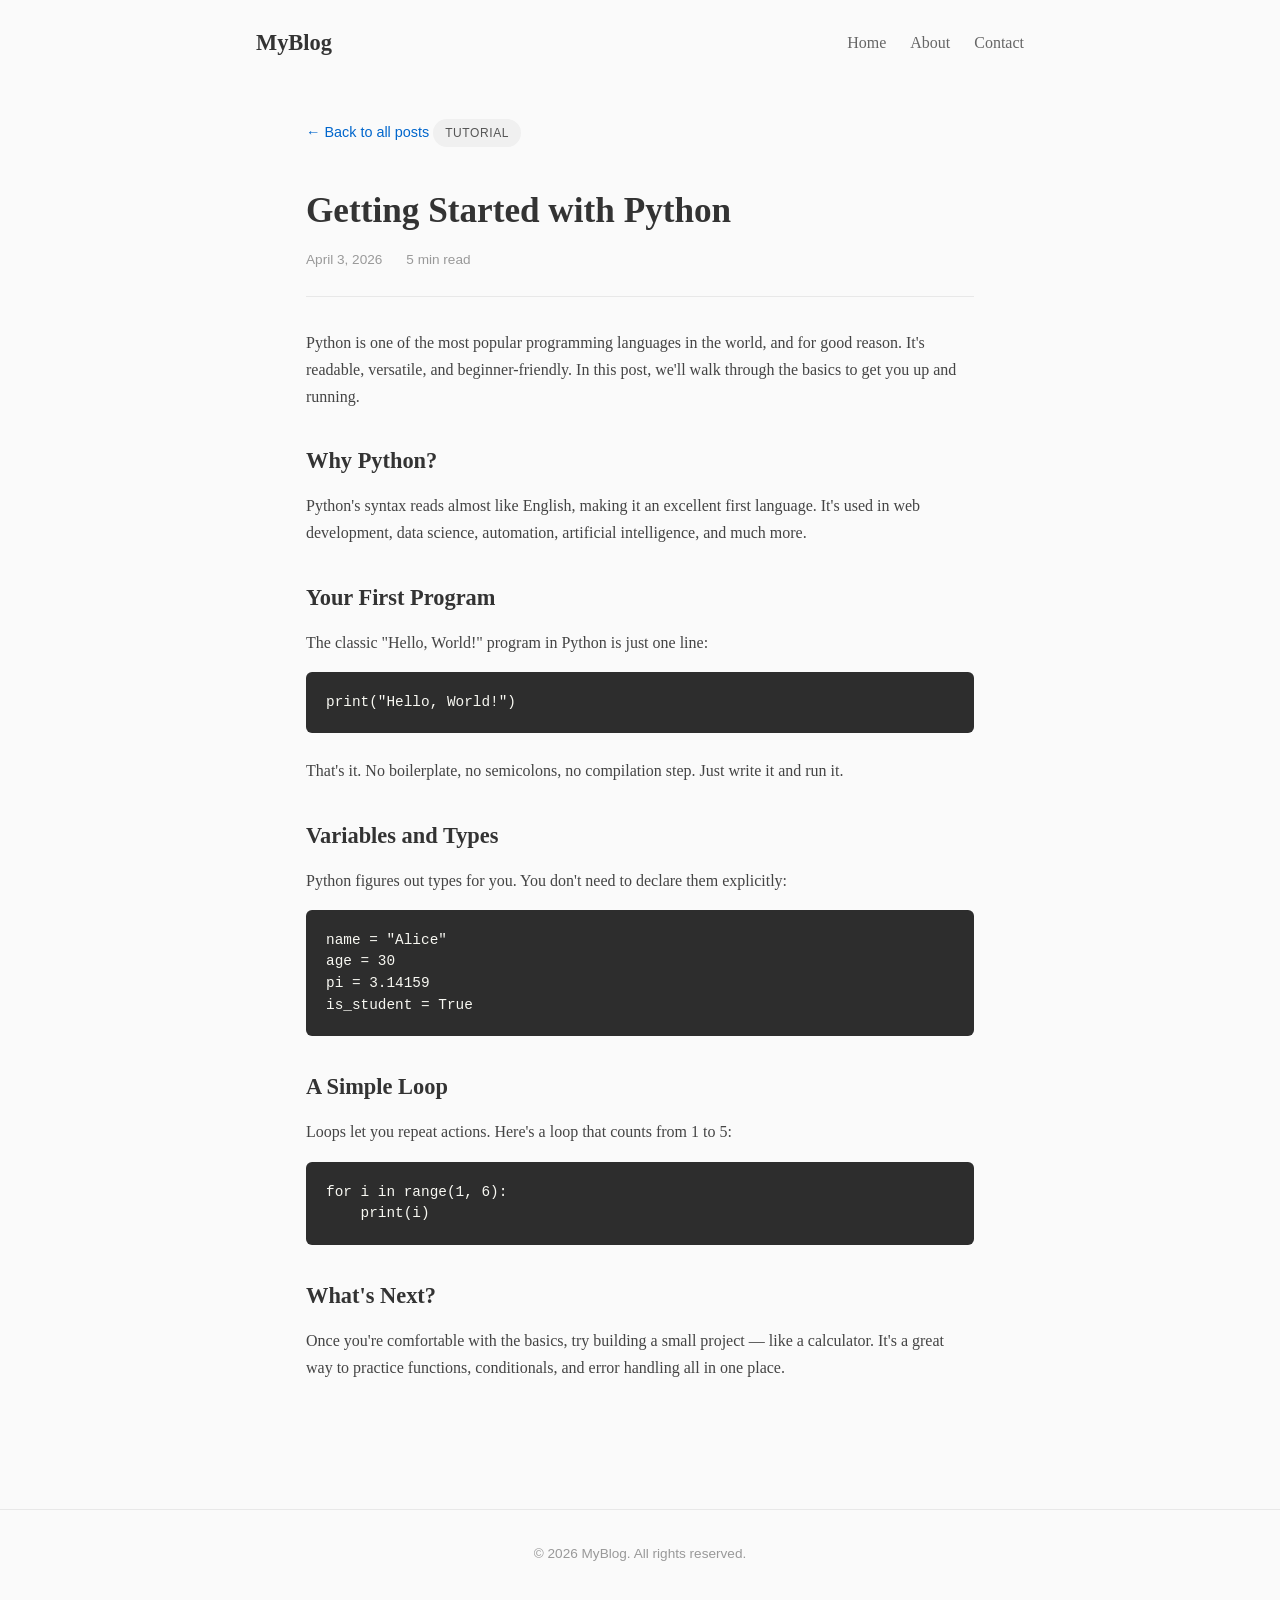
==== post.html @ 3e74ccdd "Initial blog template" ====
<!DOCTYPE html>
<html lang="en">
<head>
    <meta charset="UTF-8">
    <meta name="viewport" content="width=device-width, initial-scale=1.0">
    <title>Getting Started with Python - MyBlog</title>
    <link rel="stylesheet" href="style.css">
</head>
<body>
    <header>
        <nav>
            <a href="index.html" class="logo">MyBlog</a>
            <ul>
                <li><a href="index.html">Home</a></li>
                <li><a href="#">About</a></li>
                <li><a href="#">Contact</a></li>
            </ul>
        </nav>
    </header>

    <main>
        <article class="post-full">
            <a href="index.html" class="back-link">&larr; Back to all posts</a>
            <span class="tag">Tutorial</span>
            <h1>Getting Started with Python</h1>
            <div class="post-meta">
                <span>April 3, 2026</span>
                <span>5 min read</span>
            </div>

            <p>Python is one of the most popular programming languages in the world, and for good reason. It's readable, versatile, and beginner-friendly. In this post, we'll walk through the basics to get you up and running.</p>

            <h2>Why Python?</h2>
            <p>Python's syntax reads almost like English, making it an excellent first language. It's used in web development, data science, automation, artificial intelligence, and much more.</p>

            <h2>Your First Program</h2>
            <p>The classic "Hello, World!" program in Python is just one line:</p>
            <pre><code>print("Hello, World!")</code></pre>
            <p>That's it. No boilerplate, no semicolons, no compilation step. Just write it and run it.</p>

            <h2>Variables and Types</h2>
            <p>Python figures out types for you. You don't need to declare them explicitly:</p>
            <pre><code>name = "Alice"
age = 30
pi = 3.14159
is_student = True</code></pre>

            <h2>A Simple Loop</h2>
            <p>Loops let you repeat actions. Here's a loop that counts from 1 to 5:</p>
            <pre><code>for i in range(1, 6):
    print(i)</code></pre>

            <h2>What's Next?</h2>
            <p>Once you're comfortable with the basics, try building a small project — like a calculator. It's a great way to practice functions, conditionals, and error handling all in one place.</p>
        </article>
    </main>

    <footer>
        <p>&copy; 2026 MyBlog. All rights reserved.</p>
    </footer>
</body>
</html>
---- style.css ----
* {
    margin: 0;
    padding: 0;
    box-sizing: border-box;
}

body {
    font-family: Georgia, "Times New Roman", serif;
    color: #333;
    background: #fafafa;
    line-height: 1.7;
}

/* Navigation */
nav {
    max-width: 800px;
    margin: 0 auto;
    padding: 1.5rem 1rem;
    display: flex;
    justify-content: space-between;
    align-items: center;
}

.logo {
    font-size: 1.4rem;
    font-weight: bold;
    color: #333;
    text-decoration: none;
}

nav ul {
    list-style: none;
    display: flex;
    gap: 1.5rem;
}

nav a {
    text-decoration: none;
    color: #666;
    transition: color 0.2s;
}

nav a:hover,
nav a.active {
    color: #333;
}

/* Hero */
.hero {
    text-align: center;
    padding: 3rem 1rem 2rem;
}

.hero h1 {
    font-size: 2.4rem;
    margin-bottom: 0.5rem;
}

.hero p {
    color: #666;
    font-size: 1.1rem;
}

/* Post Cards */
.posts {
    max-width: 800px;
    margin: 0 auto;
    padding: 1rem;
}

.post-card {
    background: #fff;
    border: 1px solid #e8e8e8;
    border-radius: 8px;
    padding: 2rem;
    margin-bottom: 1.5rem;
    transition: box-shadow 0.2s;
}

.post-card:hover {
    box-shadow: 0 4px 12px rgba(0, 0, 0, 0.08);
}

.tag {
    display: inline-block;
    background: #f0f0f0;
    color: #555;
    font-size: 0.75rem;
    font-family: Arial, sans-serif;
    padding: 0.25rem 0.75rem;
    border-radius: 20px;
    text-transform: uppercase;
    letter-spacing: 0.05em;
    margin-bottom: 0.75rem;
}

.post-card h2 {
    font-size: 1.4rem;
    margin-bottom: 0.5rem;
}

.post-card h2 a {
    color: #333;
    text-decoration: none;
}

.post-card h2 a:hover {
    color: #0066cc;
}

.post-card p {
    color: #555;
    margin-bottom: 1rem;
}

.post-meta {
    display: flex;
    gap: 1.5rem;
    color: #999;
    font-size: 0.85rem;
    font-family: Arial, sans-serif;
}

/* Full Post */
.post-full {
    max-width: 700px;
    margin: 0 auto;
    padding: 2rem 1rem 4rem;
}

.back-link {
    display: inline-block;
    color: #0066cc;
    text-decoration: none;
    font-family: Arial, sans-serif;
    font-size: 0.9rem;
    margin-bottom: 1.5rem;
}

.back-link:hover {
    text-decoration: underline;
}

.post-full h1 {
    font-size: 2.2rem;
    margin: 0.75rem 0 0.5rem;
}

.post-full .post-meta {
    margin-bottom: 2rem;
    padding-bottom: 1.5rem;
    border-bottom: 1px solid #e8e8e8;
}

.post-full h2 {
    font-size: 1.4rem;
    margin: 2rem 0 0.75rem;
}

.post-full p {
    margin-bottom: 1rem;
    color: #444;
}

pre {
    background: #2d2d2d;
    color: #f8f8f2;
    padding: 1.25rem;
    border-radius: 6px;
    overflow-x: auto;
    margin: 1rem 0 1.5rem;
    font-size: 0.9rem;
    line-height: 1.5;
}

code {
    font-family: "Consolas", "Courier New", monospace;
}

/* Footer */
footer {
    text-align: center;
    padding: 2rem 1rem;
    color: #999;
    font-size: 0.85rem;
    font-family: Arial, sans-serif;
    border-top: 1px solid #e8e8e8;
    margin-top: 3rem;
}

/* Responsive */
@media (max-width: 600px) {
    .hero h1 {
        font-size: 1.8rem;
    }

    .post-card {
        padding: 1.5rem;
    }

    nav {
        flex-direction: column;
        gap: 0.75rem;
    }
}
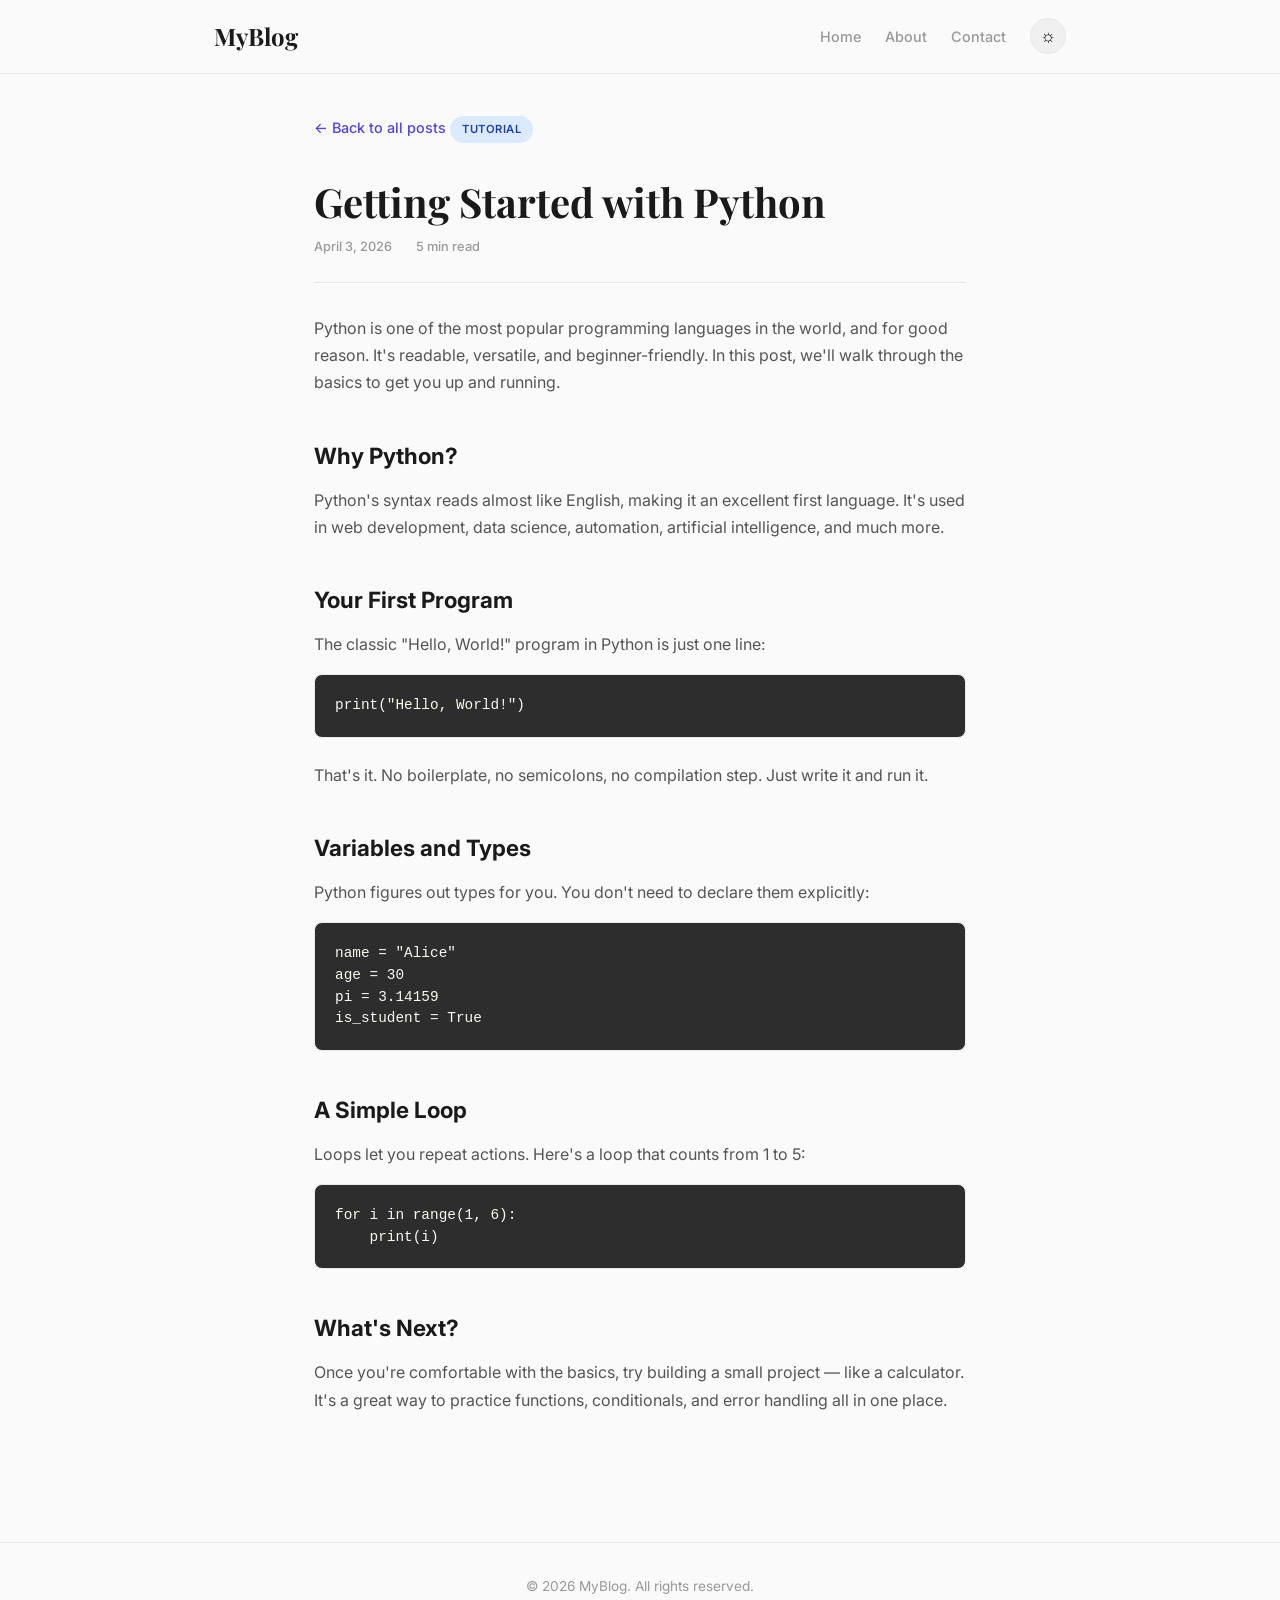
==== commit 9ef84c36: "Add dark mode, grid layout, animations, and visual upgrades" ====
--- a/post.html
+++ b/post.html
@@ -1,12 +1,16 @@
 <!DOCTYPE html>
-<html lang="en">
+<html lang="en" data-theme="light">
 <head>
     <meta charset="UTF-8">
     <meta name="viewport" content="width=device-width, initial-scale=1.0">
     <title>Getting Started with Python - MyBlog</title>
+    <link rel="preconnect" href="https://fonts.googleapis.com">
+    <link href="https://fonts.googleapis.com/css2?family=Inter:wght@400;500;600;700&family=Playfair+Display:wght@700&display=swap" rel="stylesheet">
     <link rel="stylesheet" href="style.css">
 </head>
 <body>
+    <div class="progress-bar" id="progressBar"></div>
+
     <header>
         <nav>
             <a href="index.html" class="logo">MyBlog</a>
@@ -14,14 +18,20 @@
                 <li><a href="index.html">Home</a></li>
                 <li><a href="#">About</a></li>
                 <li><a href="#">Contact</a></li>
+                <li>
+                    <button class="theme-toggle" aria-label="Toggle dark mode">
+                        <span class="icon-sun">&#9788;</span>
+                        <span class="icon-moon">&#9790;</span>
+                    </button>
+                </li>
             </ul>
         </nav>
     </header>
 
     <main>
-        <article class="post-full">
+        <article class="post-full fade-in">
             <a href="index.html" class="back-link">&larr; Back to all posts</a>
-            <span class="tag">Tutorial</span>
+            <span class="tag tag-tutorial">Tutorial</span>
             <h1>Getting Started with Python</h1>
             <div class="post-meta">
                 <span>April 3, 2026</span>
@@ -55,8 +65,12 @@
         </article>
     </main>
 
+    <button class="back-to-top" id="backToTop" aria-label="Back to top">&#8593;</button>
+
     <footer>
         <p>&copy; 2026 MyBlog. All rights reserved.</p>
     </footer>
+
+    <script src="script.js"></script>
 </body>
 </html>
--- a/style.css
+++ b/style.css
@@ -1,3 +1,34 @@
+/* Theme variables */
+:root {
+    --bg: #fafafa;
+    --bg-card: #ffffff;
+    --text: #1a1a1a;
+    --text-secondary: #555;
+    --text-muted: #999;
+    --border: #e8e8e8;
+    --shadow: rgba(0, 0, 0, 0.08);
+    --accent: #4f46e5;
+    --accent-hover: #4338ca;
+    --tag-bg: #f0f0f0;
+    --code-bg: #2d2d2d;
+    --nav-bg: rgba(250, 250, 250, 0.9);
+}
+
+[data-theme="dark"] {
+    --bg: #0f0f0f;
+    --bg-card: #1a1a1a;
+    --text: #e8e8e8;
+    --text-secondary: #aaa;
+    --text-muted: #777;
+    --border: #2a2a2a;
+    --shadow: rgba(0, 0, 0, 0.3);
+    --accent: #818cf8;
+    --accent-hover: #a5b4fc;
+    --tag-bg: #2a2a2a;
+    --code-bg: #1e1e1e;
+    --nav-bg: rgba(15, 15, 15, 0.9);
+}
+
 * {
     margin: 0;
     padding: 0;
@@ -5,88 +36,148 @@
 }
 
 body {
-    font-family: Georgia, "Times New Roman", serif;
-    color: #333;
-    background: #fafafa;
+    font-family: 'Inter', sans-serif;
+    color: var(--text);
+    background: var(--bg);
     line-height: 1.7;
+    transition: background 0.3s, color 0.3s;
+}
+
+/* Progress Bar */
+.progress-bar {
+    position: fixed;
+    top: 0;
+    left: 0;
+    height: 3px;
+    background: linear-gradient(90deg, var(--accent), #ec4899);
+    width: 0%;
+    z-index: 1000;
+    transition: width 0.1s;
 }
 
 /* Navigation */
+header {
+    position: sticky;
+    top: 0;
+    background: var(--nav-bg);
+    backdrop-filter: blur(12px);
+    border-bottom: 1px solid var(--border);
+    z-index: 100;
+}
+
 nav {
-    max-width: 800px;
+    max-width: 900px;
     margin: 0 auto;
-    padding: 1.5rem 1rem;
+    padding: 1rem 1.5rem;
     display: flex;
     justify-content: space-between;
     align-items: center;
 }
 
 .logo {
-    font-size: 1.4rem;
-    font-weight: bold;
-    color: #333;
+    font-family: 'Playfair Display', serif;
+    font-size: 1.5rem;
+    font-weight: 700;
+    color: var(--text);
     text-decoration: none;
+    transition: color 0.2s;
 }
 
 nav ul {
     list-style: none;
     display: flex;
     gap: 1.5rem;
+    align-items: center;
 }
 
 nav a {
     text-decoration: none;
-    color: #666;
+    color: var(--text-muted);
+    font-size: 0.9rem;
+    font-weight: 500;
     transition: color 0.2s;
 }
 
 nav a:hover,
 nav a.active {
-    color: #333;
-}
+    color: var(--accent);
+}
+
+/* Theme Toggle */
+.theme-toggle {
+    background: var(--tag-bg);
+    border: 1px solid var(--border);
+    border-radius: 50%;
+    width: 36px;
+    height: 36px;
+    cursor: pointer;
+    display: flex;
+    align-items: center;
+    justify-content: center;
+    font-size: 1.1rem;
+    transition: background 0.2s, transform 0.2s;
+}
+
+.theme-toggle:hover {
+    transform: scale(1.1);
+}
+
+[data-theme="light"] .icon-moon { display: none; }
+[data-theme="dark"] .icon-sun { display: none; }
+[data-theme="dark"] .icon-moon { display: inline; }
 
 /* Hero */
 .hero {
     text-align: center;
-    padding: 3rem 1rem 2rem;
+    padding: 4rem 1.5rem 2.5rem;
 }
 
 .hero h1 {
-    font-size: 2.4rem;
-    margin-bottom: 0.5rem;
+    font-family: 'Playfair Display', serif;
+    font-size: 3rem;
+    margin-bottom: 0.75rem;
+    background: linear-gradient(135deg, var(--text), var(--accent));
+    -webkit-background-clip: text;
+    -webkit-text-fill-color: transparent;
+    background-clip: text;
 }
 
 .hero p {
-    color: #666;
-    font-size: 1.1rem;
-}
-
-/* Post Cards */
+    color: var(--text-secondary);
+    font-size: 1.15rem;
+    max-width: 500px;
+    margin: 0 auto;
+}
+
+/* Post Cards - Grid */
 .posts {
-    max-width: 800px;
+    max-width: 900px;
     margin: 0 auto;
-    padding: 1rem;
+    padding: 1rem 1.5rem;
+    display: grid;
+    grid-template-columns: repeat(2, 1fr);
+    gap: 1.5rem;
 }
 
 .post-card {
-    background: #fff;
-    border: 1px solid #e8e8e8;
-    border-radius: 8px;
-    padding: 2rem;
-    margin-bottom: 1.5rem;
-    transition: box-shadow 0.2s;
+    background: var(--bg-card);
+    border: 1px solid var(--border);
+    border-radius: 12px;
+    padding: 1.75rem;
+    transition: transform 0.25s, box-shadow 0.25s;
 }
 
 .post-card:hover {
-    box-shadow: 0 4px 12px rgba(0, 0, 0, 0.08);
-}
-
+    transform: translateY(-4px);
+    box-shadow: 0 12px 32px var(--shadow);
+}
+
+/* Colored Tags */
 .tag {
     display: inline-block;
-    background: #f0f0f0;
-    color: #555;
-    font-size: 0.75rem;
-    font-family: Arial, sans-serif;
+    font-size: 0.7rem;
+    font-family: 'Inter', sans-serif;
+    font-weight: 600;
     padding: 0.25rem 0.75rem;
     border-radius: 20px;
     text-transform: uppercase;
@@ -94,104 +185,194 @@
     margin-bottom: 0.75rem;
 }
 
+.tag-new {
+    background: #fef3c7;
+    color: #92400e;
+}
+
+[data-theme="dark"] .tag-new {
+    background: #78350f;
+    color: #fef3c7;
+}
+
+.tag-tutorial {
+    background: #dbeafe;
+    color: #1e40af;
+}
+
+[data-theme="dark"] .tag-tutorial {
+    background: #1e3a5f;
+    color: #93c5fd;
+}
+
+.tag-opinion {
+    background: #fce7f3;
+    color: #9d174d;
+}
+
+[data-theme="dark"] .tag-opinion {
+    background: #5b1a3a;
+    color: #f9a8d4;
+}
+
+.tag-project {
+    background: #d1fae5;
+    color: #065f46;
+}
+
+[data-theme="dark"] .tag-project {
+    background: #064e3b;
+    color: #6ee7b7;
+}
+
 .post-card h2 {
-    font-size: 1.4rem;
+    font-size: 1.25rem;
     margin-bottom: 0.5rem;
+    line-height: 1.4;
 }
 
 .post-card h2 a {
-    color: #333;
+    color: var(--text);
     text-decoration: none;
+    transition: color 0.2s;
 }
 
 .post-card h2 a:hover {
-    color: #0066cc;
+    color: var(--accent);
 }
 
 .post-card p {
-    color: #555;
+    color: var(--text-secondary);
+    font-size: 0.95rem;
     margin-bottom: 1rem;
 }
 
 .post-meta {
     display: flex;
     gap: 1.5rem;
-    color: #999;
-    font-size: 0.85rem;
-    font-family: Arial, sans-serif;
+    color: var(--text-muted);
+    font-size: 0.8rem;
+    font-weight: 500;
 }
 
 /* Full Post */
 .post-full {
     max-width: 700px;
     margin: 0 auto;
-    padding: 2rem 1rem 4rem;
+    padding: 2.5rem 1.5rem 4rem;
 }
 
 .back-link {
     display: inline-block;
-    color: #0066cc;
+    color: var(--accent);
     text-decoration: none;
-    font-family: Arial, sans-serif;
     font-size: 0.9rem;
+    font-weight: 500;
     margin-bottom: 1.5rem;
+    transition: color 0.2s;
 }
 
 .back-link:hover {
-    text-decoration: underline;
+    color: var(--accent-hover);
 }
 
 .post-full h1 {
-    font-size: 2.2rem;
+    font-family: 'Playfair Display', serif;
+    font-size: 2.5rem;
     margin: 0.75rem 0 0.5rem;
+    line-height: 1.3;
 }
 
 .post-full .post-meta {
     margin-bottom: 2rem;
     padding-bottom: 1.5rem;
-    border-bottom: 1px solid #e8e8e8;
+    border-bottom: 1px solid var(--border);
 }
 
 .post-full h2 {
     font-size: 1.4rem;
-    margin: 2rem 0 0.75rem;
+    margin: 2.5rem 0 0.75rem;
 }
 
 .post-full p {
     margin-bottom: 1rem;
-    color: #444;
+    color: var(--text-secondary);
 }
 
 pre {
-    background: #2d2d2d;
+    background: var(--code-bg);
     color: #f8f8f2;
     padding: 1.25rem;
-    border-radius: 6px;
+    border-radius: 8px;
     overflow-x: auto;
     margin: 1rem 0 1.5rem;
     font-size: 0.9rem;
     line-height: 1.5;
+    border: 1px solid var(--border);
 }
 
 code {
-    font-family: "Consolas", "Courier New", monospace;
+    font-family: 'Consolas', 'Courier New', monospace;
+}
+
+/* Back to Top */
+.back-to-top {
+    position: fixed;
+    bottom: 2rem;
+    right: 2rem;
+    width: 44px;
+    height: 44px;
+    border-radius: 50%;
+    background: var(--accent);
+    color: white;
+    border: none;
+    font-size: 1.2rem;
+    cursor: pointer;
+    opacity: 0;
+    transform: translateY(20px);
+    transition: opacity 0.3s, transform 0.3s, background 0.2s;
+    z-index: 50;
+}
+
+.back-to-top.visible {
+    opacity: 1;
+    transform: translateY(0);
+}
+
+.back-to-top:hover {
+    background: var(--accent-hover);
+}
+
+/* Scroll Animations */
+.fade-in {
+    opacity: 0;
+    transform: translateY(24px);
+    transition: opacity 0.6s ease, transform 0.6s ease;
+}
+
+.fade-in.visible {
+    opacity: 1;
+    transform: translateY(0);
 }
 
 /* Footer */
 footer {
     text-align: center;
-    padding: 2rem 1rem;
-    color: #999;
+    padding: 2rem 1.5rem;
+    color: var(--text-muted);
     font-size: 0.85rem;
-    font-family: Arial, sans-serif;
-    border-top: 1px solid #e8e8e8;
+    border-top: 1px solid var(--border);
     margin-top: 3rem;
 }
 
 /* Responsive */
-@media (max-width: 600px) {
+@media (max-width: 650px) {
     .hero h1 {
-        font-size: 1.8rem;
+        font-size: 2rem;
+    }
+
+    .posts {
+        grid-template-columns: 1fr;
     }
 
     .post-card {
@@ -202,4 +383,8 @@
         flex-direction: column;
         gap: 0.75rem;
     }
-}
+
+    .post-full h1 {
+        font-size: 1.8rem;
+    }
+}
